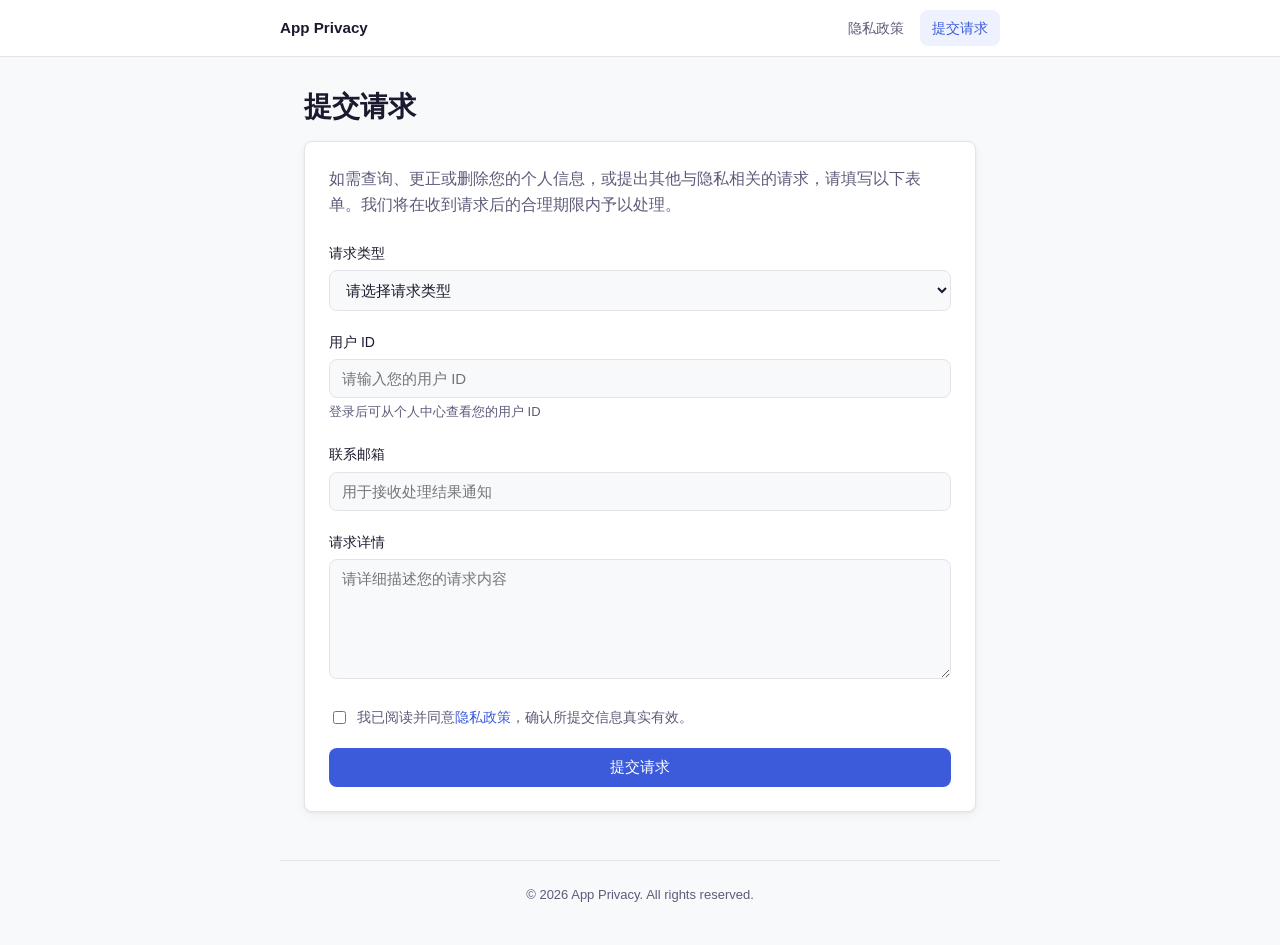
==== requests.html @ 3200cf9d "Add requests" ====
<!DOCTYPE html>
<html lang="zh-CN">
<head>
  <meta charset="UTF-8">
  <meta name="viewport" content="width=device-width, initial-scale=1.0">
  <title>提交请求 - App Privacy</title>
  <link rel="stylesheet" href="css/style.css">
</head>
<body>
  <header class="site-header">
    <div class="site-header__inner">
      <a href="index.html" class="site-logo">App Privacy</a>
      <nav class="site-nav">
        <a href="index.html">隐私政策</a>
        <a href="requests.html" class="active">提交请求</a>
      </nav>
    </div>
  </header>

  <main>
    <h1>提交请求</h1>
    <div class="form-card">
      <p class="form-intro">如需查询、更正或删除您的个人信息，或提出其他与隐私相关的请求，请填写以下表单。我们将在收到请求后的合理期限内予以处理。</p>

      <div id="form-message" class="form-message" hidden></div>

      <form id="request-form" novalidate>
        <div class="form-group">
          <label for="request-type">请求类型</label>
          <select id="request-type" name="request_type" required>
            <option value="">请选择请求类型</option>
            <option value="data_access">个人信息查询</option>
            <option value="data_correction">个人信息更正</option>
            <option value="data_deletion">个人信息删除</option>
            <option value="account_deletion">账号注销</option>
            <option value="other">其他</option>
          </select>
        </div>

        <div class="form-group">
          <label for="user-id">用户 ID</label>
          <input type="text" id="user-id" name="user_id" placeholder="请输入您的用户 ID" required>
          <p class="hint">登录后可从个人中心查看您的用户 ID</p>
        </div>

        <div class="form-group">
          <label for="email">联系邮箱</label>
          <input type="email" id="email" name="email" placeholder="用于接收处理结果通知" required>
        </div>

        <div class="form-group">
          <label for="description">请求详情</label>
          <textarea id="description" name="description" placeholder="请详细描述您的请求内容" required></textarea>
        </div>

        <div class="form-checkbox">
          <input type="checkbox" id="consent" name="consent" required>
          <label for="consent">我已阅读并同意<a href="index.html">隐私政策</a>，确认所提交信息真实有效。</label>
        </div>

        <button type="submit" class="btn btn-primary" id="submit-btn">提交请求</button>
      </form>
    </div>
  </main>

  <footer class="site-footer">
    <p>&copy; 2026 App Privacy. All rights reserved.</p>
  </footer>

  <script>
  // 配置其一即可：Formspree 端点（推荐）或联系邮箱（mailto 备选）
    const FORMSPREE_ENDPOINT = '';
    const CONTACT_EMAIL = 'carry.08@sjtu.edu.cn';

    const form = document.getElementById('request-form');
    const messageEl = document.getElementById('form-message');
    const submitBtn = document.getElementById('submit-btn');

    function showMessage(text, type) {
      messageEl.textContent = text;
      messageEl.className = 'form-message ' + type;
      messageEl.hidden = false;
      messageEl.scrollIntoView({ behavior: 'smooth', block: 'nearest' });
    }

    function clearErrors() {
      form.querySelectorAll('.error').forEach(el => el.classList.remove('error'));
    }

    function validate() {
      clearErrors();
      let valid = true;

      const fields = [
        { el: document.getElementById('request-type'), check: v => v !== '' },
        { el: document.getElementById('user-id'), check: v => v.trim() !== '' },
        { el: document.getElementById('email'), check: v => /^[^\s@]+@[^\s@]+\.[^\s@]+$/.test(v) },
        { el: document.getElementById('description'), check: v => v.trim() !== '' },
      ];

      for (const { el, check } of fields) {
        if (!check(el.value)) {
          el.classList.add('error');
          valid = false;
        }
      }

      const consent = document.getElementById('consent');
      if (!consent.checked) {
        valid = false;
      }

      return valid;
    }

    form.addEventListener('submit', async (e) => {
      e.preventDefault();

      if (!validate()) {
        showMessage('请填写所有必填项并勾选同意条款。', 'error');
        return;
      }

      submitBtn.disabled = true;
      submitBtn.textContent = '提交中…';
      messageEl.hidden = true;

      const data = {
        request_type: document.getElementById('request-type').value,
        user_id: document.getElementById('user-id').value.trim(),
        email: document.getElementById('email').value.trim(),
        description: document.getElementById('description').value.trim(),
      };

      const typeLabels = {
        data_access: '个人信息查询',
        data_correction: '个人信息更正',
        data_deletion: '个人信息删除',
        account_deletion: '账号注销',
        other: '其他',
      };

      try {
        if (!FORMSPREE_ENDPOINT && CONTACT_EMAIL) {
          const subject = encodeURIComponent('隐私请求：' + (typeLabels[data.request_type] || data.request_type));
          const body = encodeURIComponent(
            '请求类型：' + (typeLabels[data.request_type] || data.request_type) + '\n' +
            '用户 ID：' + data.user_id + '\n' +
            '联系邮箱：' + data.email + '\n\n' +
            '请求详情：\n' + data.description
          );
          window.location.href = 'mailto:' + CONTACT_EMAIL + '?subject=' + subject + '&body=' + body;
          showMessage('正在打开邮件客户端，请确认发送。', 'success');
          return;
        }

        if (!FORMSPREE_ENDPOINT) {
          showMessage('表单尚未配置接收方式，请联系网站管理员。', 'error');
          return;
        }

        const response = await fetch(FORMSPREE_ENDPOINT, {
          method: 'POST',
          headers: { 'Content-Type': 'application/json', Accept: 'application/json' },
          body: JSON.stringify(data),
        });

        if (!response.ok) throw new Error('提交失败');

        showMessage('请求已成功提交，我们将在合理期限内通过邮箱与您联系。', 'success');
        form.reset();
      } catch {
        showMessage('提交失败，请稍后重试。', 'error');
      } finally {
        submitBtn.disabled = false;
        submitBtn.textContent = '提交请求';
      }
    });
  </script>
</body>
</html>
---- css/style.css ----
*,
*::before,
*::after {
  box-sizing: border-box;
}

:root {
  --color-bg: #f8f9fb;
  --color-surface: #ffffff;
  --color-text: #1a1a2e;
  --color-text-muted: #5c5c7a;
  --color-border: #e2e4ea;
  --color-primary: #3b5bdb;
  --color-primary-hover: #2f4ac0;
  --color-primary-light: #eef2ff;
  --color-error: #c0392b;
  --color-success: #1e7e34;
  --radius: 8px;
  --shadow: 0 1px 3px rgba(0, 0, 0, 0.06), 0 4px 12px rgba(0, 0, 0, 0.04);
  --font: -apple-system, BlinkMacSystemFont, "Segoe UI", Roboto, "Helvetica Neue", Arial, sans-serif;
}

html {
  font-size: 16px;
  -webkit-text-size-adjust: 100%;
}

body {
  margin: 0;
  font-family: var(--font);
  color: var(--color-text);
  background: var(--color-bg);
  line-height: 1.6;
  min-height: 100vh;
}

a {
  color: var(--color-primary);
  text-decoration: none;
}

a:hover {
  text-decoration: underline;
}

.site-header {
  background: var(--color-surface);
  border-bottom: 1px solid var(--color-border);
  padding: 0 1.5rem;
}

.site-header__inner {
  max-width: 720px;
  margin: 0 auto;
  display: flex;
  align-items: center;
  justify-content: space-between;
  height: 56px;
}

.site-logo {
  font-weight: 600;
  font-size: 0.95rem;
  color: var(--color-text);
  text-decoration: none;
}

.site-logo:hover {
  text-decoration: none;
  color: var(--color-primary);
}

.site-nav {
  display: flex;
  gap: 0.25rem;
}

.site-nav a {
  padding: 0.4rem 0.75rem;
  border-radius: var(--radius);
  font-size: 0.875rem;
  color: var(--color-text-muted);
  text-decoration: none;
  transition: background 0.15s, color 0.15s;
}

.site-nav a:hover {
  background: var(--color-primary-light);
  color: var(--color-primary);
  text-decoration: none;
}

.site-nav a.active {
  background: var(--color-primary-light);
  color: var(--color-primary);
  font-weight: 500;
}

main {
  max-width: 720px;
  margin: 0 auto;
  padding: 2rem 1.5rem 3rem;
}

h1 {
  font-size: 1.75rem;
  font-weight: 700;
  margin: 0 0 1rem;
  line-height: 1.3;
}

h2 {
  font-size: 1.125rem;
  font-weight: 600;
  margin: 1.75rem 0 0.75rem;
}

p {
  margin: 0 0 1rem;
  color: var(--color-text-muted);
}

.content-list {
  margin: 0;
  padding: 0;
  list-style: none;
}

.content-list li {
  padding: 0.75rem 1rem;
  margin-bottom: 0.5rem;
  background: var(--color-surface);
  border: 1px solid var(--color-border);
  border-radius: var(--radius);
  color: var(--color-text-muted);
  font-size: 0.9375rem;
}

.site-footer {
  max-width: 720px;
  margin: 0 auto;
  padding: 1.5rem;
  text-align: center;
  font-size: 0.8125rem;
  color: var(--color-text-muted);
  border-top: 1px solid var(--color-border);
}

/* Form styles */
.form-card {
  background: var(--color-surface);
  border: 1px solid var(--color-border);
  border-radius: var(--radius);
  padding: 1.5rem;
  box-shadow: var(--shadow);
}

.form-intro {
  margin-bottom: 1.5rem;
}

.form-group {
  margin-bottom: 1.25rem;
}

.form-group label {
  display: block;
  font-size: 0.875rem;
  font-weight: 500;
  margin-bottom: 0.375rem;
  color: var(--color-text);
}

.form-group .hint {
  font-size: 0.8125rem;
  color: var(--color-text-muted);
  margin-top: 0.25rem;
}

.form-group input,
.form-group select,
.form-group textarea {
  width: 100%;
  padding: 0.625rem 0.75rem;
  font-family: var(--font);
  font-size: 0.9375rem;
  border: 1px solid var(--color-border);
  border-radius: var(--radius);
  background: var(--color-bg);
  color: var(--color-text);
  transition: border-color 0.15s, box-shadow 0.15s;
}

.form-group input:focus,
.form-group select:focus,
.form-group textarea:focus {
  outline: none;
  border-color: var(--color-primary);
  box-shadow: 0 0 0 3px rgba(59, 91, 219, 0.15);
  background: var(--color-surface);
}

.form-group input.error,
.form-group select.error,
.form-group textarea.error {
  border-color: var(--color-error);
}

.form-group textarea {
  min-height: 120px;
  resize: vertical;
}

.form-checkbox {
  display: flex;
  align-items: flex-start;
  gap: 0.5rem;
  margin-bottom: 1.25rem;
}

.form-checkbox input {
  margin-top: 0.25rem;
  flex-shrink: 0;
}

.form-checkbox label {
  font-size: 0.875rem;
  color: var(--color-text-muted);
  line-height: 1.5;
}

.btn {
  display: inline-flex;
  align-items: center;
  justify-content: center;
  padding: 0.625rem 1.25rem;
  font-family: var(--font);
  font-size: 0.9375rem;
  font-weight: 500;
  border: none;
  border-radius: var(--radius);
  cursor: pointer;
  transition: background 0.15s, opacity 0.15s;
}

.btn-primary {
  background: var(--color-primary);
  color: #fff;
  width: 100%;
}

.btn-primary:hover:not(:disabled) {
  background: var(--color-primary-hover);
}

.btn-primary:disabled {
  opacity: 0.6;
  cursor: not-allowed;
}

.form-message {
  padding: 0.75rem 1rem;
  border-radius: var(--radius);
  font-size: 0.875rem;
  margin-bottom: 1rem;
}

.form-message.success {
  background: #d4edda;
  color: var(--color-success);
  border: 1px solid #c3e6cb;
}

.form-message.error {
  background: #f8d7da;
  color: var(--color-error);
  border: 1px solid #f5c6cb;
}

.form-message[hidden] {
  display: none;
}
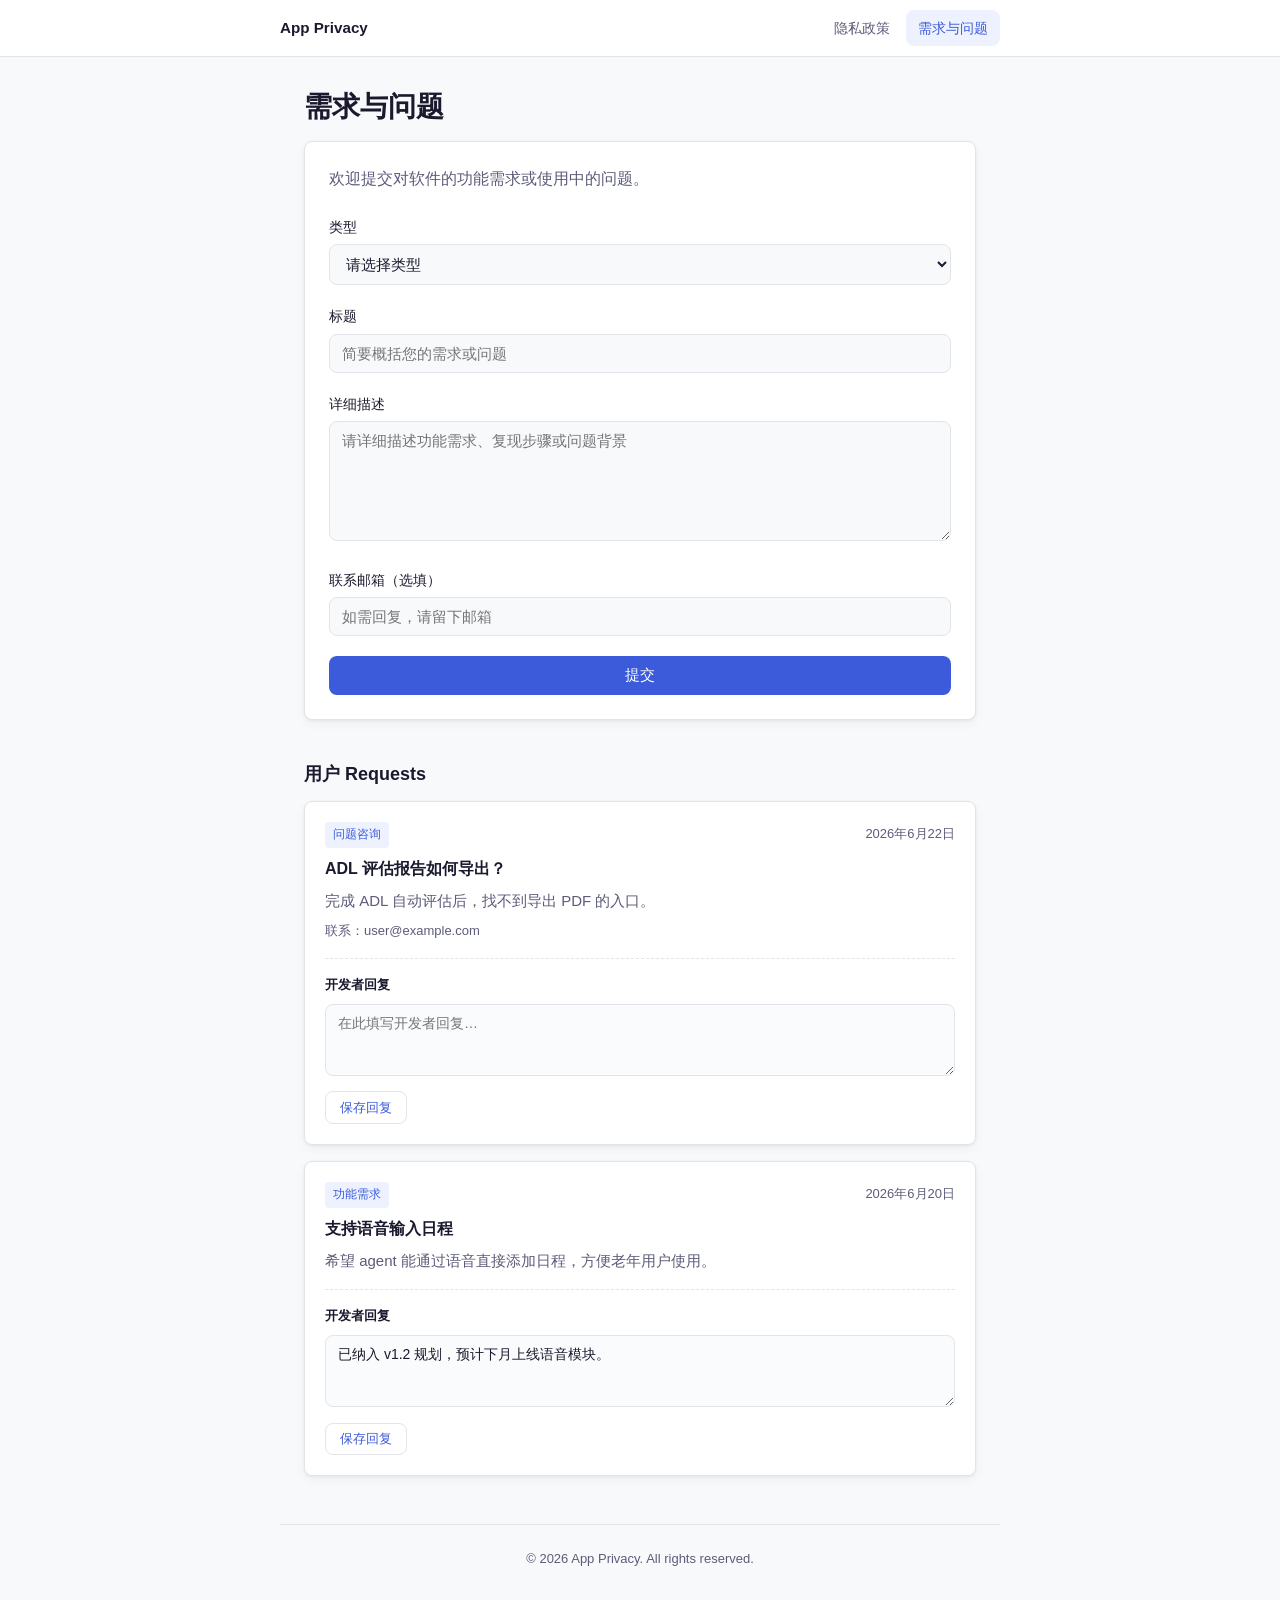
==== commit df544910: "Add requests and reviews" ====
--- a/requests.html
+++ b/requests.html
@@ -3,7 +3,7 @@
 <head>
   <meta charset="UTF-8">
   <meta name="viewport" content="width=device-width, initial-scale=1.0">
-  <title>提交请求 - App Privacy</title>
+  <title>需求与问题 - App Privacy</title>
   <link rel="stylesheet" href="css/style.css">
 </head>
 <body>
@@ -12,170 +12,59 @@
       <a href="index.html" class="site-logo">App Privacy</a>
       <nav class="site-nav">
         <a href="index.html">隐私政策</a>
-        <a href="requests.html" class="active">提交请求</a>
+        <a href="requests.html" class="active">需求与问题</a>
       </nav>
     </div>
   </header>
 
   <main>
-    <h1>提交请求</h1>
+    <h1>需求与问题</h1>
+
     <div class="form-card">
-      <p class="form-intro">如需查询、更正或删除您的个人信息，或提出其他与隐私相关的请求，请填写以下表单。我们将在收到请求后的合理期限内予以处理。</p>
+      <p class="form-intro">欢迎提交对软件的功能需求或使用中的问题。</p>
 
       <div id="form-message" class="form-message" hidden></div>
 
       <form id="request-form" novalidate>
         <div class="form-group">
-          <label for="request-type">请求类型</label>
-          <select id="request-type" name="request_type" required>
-            <option value="">请选择请求类型</option>
-            <option value="data_access">个人信息查询</option>
-            <option value="data_correction">个人信息更正</option>
-            <option value="data_deletion">个人信息删除</option>
-            <option value="account_deletion">账号注销</option>
+          <label for="type">类型</label>
+          <select id="type" name="type" required>
+            <option value="">请选择类型</option>
+            <option value="feature_request">功能需求</option>
+            <option value="bug_report">Bug 反馈</option>
+            <option value="question">问题咨询</option>
             <option value="other">其他</option>
           </select>
         </div>
 
         <div class="form-group">
-          <label for="user-id">用户 ID</label>
-          <input type="text" id="user-id" name="user_id" placeholder="请输入您的用户 ID" required>
-          <p class="hint">登录后可从个人中心查看您的用户 ID</p>
+          <label for="title">标题</label>
+          <input type="text" id="title" name="title" placeholder="简要概括您的需求或问题" required maxlength="200">
         </div>
 
         <div class="form-group">
-          <label for="email">联系邮箱</label>
-          <input type="email" id="email" name="email" placeholder="用于接收处理结果通知" required>
+          <label for="content">详细描述</label>
+          <textarea id="content" name="content" placeholder="请详细描述功能需求、复现步骤或问题背景" required maxlength="5000"></textarea>
         </div>
 
         <div class="form-group">
-          <label for="description">请求详情</label>
-          <textarea id="description" name="description" placeholder="请详细描述您的请求内容" required></textarea>
+          <label for="email">联系邮箱（选填）</label>
+          <input type="email" id="email" name="email" placeholder="如需回复，请留下邮箱">
         </div>
 
-        <div class="form-checkbox">
-          <input type="checkbox" id="consent" name="consent" required>
-          <label for="consent">我已阅读并同意<a href="index.html">隐私政策</a>，确认所提交信息真实有效。</label>
-        </div>
-
-        <button type="submit" class="btn btn-primary" id="submit-btn">提交请求</button>
+        <button type="submit" class="btn btn-primary" id="submit-btn">提交</button>
       </form>
     </div>
+
+    <h2 class="section-title">用户 Requests</h2>
+    <p id="requests-empty" class="empty-hint" hidden>暂无记录，提交第一条需求或问题吧。</p>
+    <div id="requests-list" class="requests-list"></div>
   </main>
 
   <footer class="site-footer">
     <p>&copy; 2026 App Privacy. All rights reserved.</p>
   </footer>
 
-  <script>
-  // 配置其一即可：Formspree 端点（推荐）或联系邮箱（mailto 备选）
-    const FORMSPREE_ENDPOINT = '';
-    const CONTACT_EMAIL = 'carry.08@sjtu.edu.cn';
-
-    const form = document.getElementById('request-form');
-    const messageEl = document.getElementById('form-message');
-    const submitBtn = document.getElementById('submit-btn');
-
-    function showMessage(text, type) {
-      messageEl.textContent = text;
-      messageEl.className = 'form-message ' + type;
-      messageEl.hidden = false;
-      messageEl.scrollIntoView({ behavior: 'smooth', block: 'nearest' });
-    }
-
-    function clearErrors() {
-      form.querySelectorAll('.error').forEach(el => el.classList.remove('error'));
-    }
-
-    function validate() {
-      clearErrors();
-      let valid = true;
-
-      const fields = [
-        { el: document.getElementById('request-type'), check: v => v !== '' },
-        { el: document.getElementById('user-id'), check: v => v.trim() !== '' },
-        { el: document.getElementById('email'), check: v => /^[^\s@]+@[^\s@]+\.[^\s@]+$/.test(v) },
-        { el: document.getElementById('description'), check: v => v.trim() !== '' },
-      ];
-
-      for (const { el, check } of fields) {
-        if (!check(el.value)) {
-          el.classList.add('error');
-          valid = false;
-        }
-      }
-
-      const consent = document.getElementById('consent');
-      if (!consent.checked) {
-        valid = false;
-      }
-
-      return valid;
-    }
-
-    form.addEventListener('submit', async (e) => {
-      e.preventDefault();
-
-      if (!validate()) {
-        showMessage('请填写所有必填项并勾选同意条款。', 'error');
-        return;
-      }
-
-      submitBtn.disabled = true;
-      submitBtn.textContent = '提交中…';
-      messageEl.hidden = true;
-
-      const data = {
-        request_type: document.getElementById('request-type').value,
-        user_id: document.getElementById('user-id').value.trim(),
-        email: document.getElementById('email').value.trim(),
-        description: document.getElementById('description').value.trim(),
-      };
-
-      const typeLabels = {
-        data_access: '个人信息查询',
-        data_correction: '个人信息更正',
-        data_deletion: '个人信息删除',
-        account_deletion: '账号注销',
-        other: '其他',
-      };
-
-      try {
-        if (!FORMSPREE_ENDPOINT && CONTACT_EMAIL) {
-          const subject = encodeURIComponent('隐私请求：' + (typeLabels[data.request_type] || data.request_type));
-          const body = encodeURIComponent(
-            '请求类型：' + (typeLabels[data.request_type] || data.request_type) + '\n' +
-            '用户 ID：' + data.user_id + '\n' +
-            '联系邮箱：' + data.email + '\n\n' +
-            '请求详情：\n' + data.description
-          );
-          window.location.href = 'mailto:' + CONTACT_EMAIL + '?subject=' + subject + '&body=' + body;
-          showMessage('正在打开邮件客户端，请确认发送。', 'success');
-          return;
-        }
-
-        if (!FORMSPREE_ENDPOINT) {
-          showMessage('表单尚未配置接收方式，请联系网站管理员。', 'error');
-          return;
-        }
-
-        const response = await fetch(FORMSPREE_ENDPOINT, {
-          method: 'POST',
-          headers: { 'Content-Type': 'application/json', Accept: 'application/json' },
-          body: JSON.stringify(data),
-        });
-
-        if (!response.ok) throw new Error('提交失败');
-
-        showMessage('请求已成功提交，我们将在合理期限内通过邮箱与您联系。', 'success');
-        form.reset();
-      } catch {
-        showMessage('提交失败，请稍后重试。', 'error');
-      } finally {
-        submitBtn.disabled = false;
-        submitBtn.textContent = '提交请求';
-      }
-    });
-  </script>
+  <script src="js/requests.js"></script>
 </body>
 </html>
--- a/css/style.css
+++ b/css/style.css
@@ -280,3 +280,117 @@
 .form-message[hidden] {
   display: none;
 }
+
+.section-title {
+  margin-top: 2.5rem;
+}
+
+.empty-hint {
+  text-align: center;
+  padding: 2rem 1rem;
+  color: var(--color-text-muted);
+  font-size: 0.9375rem;
+}
+
+.requests-list {
+  display: flex;
+  flex-direction: column;
+  gap: 1rem;
+}
+
+.request-card {
+  background: var(--color-surface);
+  border: 1px solid var(--color-border);
+  border-radius: var(--radius);
+  padding: 1.25rem;
+  box-shadow: var(--shadow);
+}
+
+.request-header {
+  display: flex;
+  align-items: center;
+  justify-content: space-between;
+  gap: 0.5rem;
+  margin-bottom: 0.5rem;
+}
+
+.request-type {
+  font-size: 0.75rem;
+  font-weight: 500;
+  padding: 0.2rem 0.5rem;
+  background: var(--color-primary-light);
+  color: var(--color-primary);
+  border-radius: 4px;
+}
+
+.request-date {
+  font-size: 0.8125rem;
+  color: var(--color-text-muted);
+}
+
+.request-title {
+  font-size: 1rem;
+  font-weight: 600;
+  margin: 0 0 0.5rem;
+  color: var(--color-text);
+}
+
+.request-content {
+  margin: 0 0 0.5rem;
+  font-size: 0.9375rem;
+  color: var(--color-text-muted);
+}
+
+.request-email {
+  margin: 0;
+  font-size: 0.8125rem;
+  color: var(--color-text-muted);
+}
+
+.reply-section {
+  margin-top: 1rem;
+  padding-top: 1rem;
+  border-top: 1px dashed var(--color-border);
+}
+
+.reply-label {
+  display: block;
+  font-size: 0.8125rem;
+  font-weight: 600;
+  color: var(--color-text);
+  margin-bottom: 0.5rem;
+}
+
+.reply-input {
+  width: 100%;
+  padding: 0.625rem 0.75rem;
+  font-family: var(--font);
+  font-size: 0.875rem;
+  border: 1px solid var(--color-border);
+  border-radius: var(--radius);
+  background: #fafbfc;
+  color: var(--color-text);
+  resize: vertical;
+  min-height: 72px;
+  margin-bottom: 0.5rem;
+}
+
+.reply-input:focus {
+  outline: none;
+  border-color: var(--color-primary);
+  box-shadow: 0 0 0 3px rgba(59, 91, 219, 0.12);
+  background: var(--color-surface);
+}
+
+.btn-secondary {
+  background: var(--color-surface);
+  color: var(--color-primary);
+  border: 1px solid var(--color-border);
+  padding: 0.4rem 0.875rem;
+  font-size: 0.8125rem;
+}
+
+.btn-secondary:hover {
+  background: var(--color-primary-light);
+  border-color: var(--color-primary);
+}
